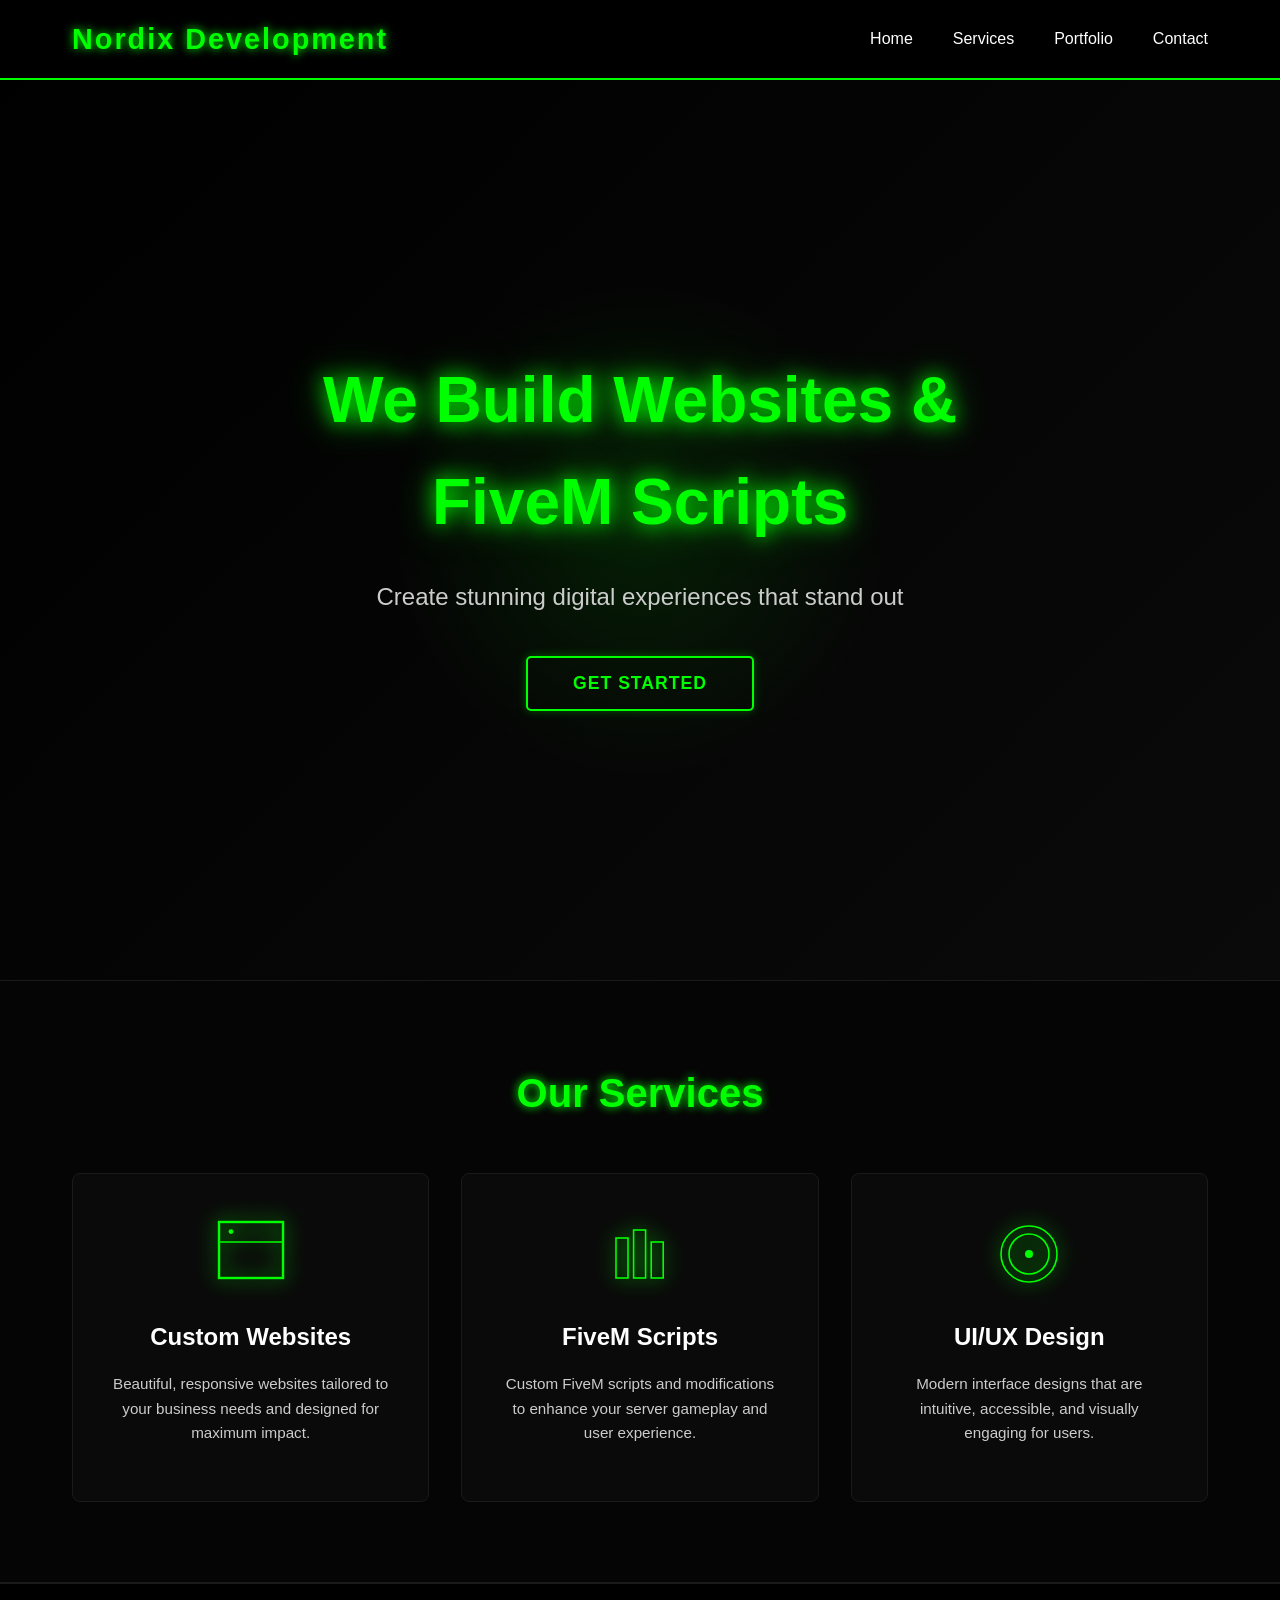
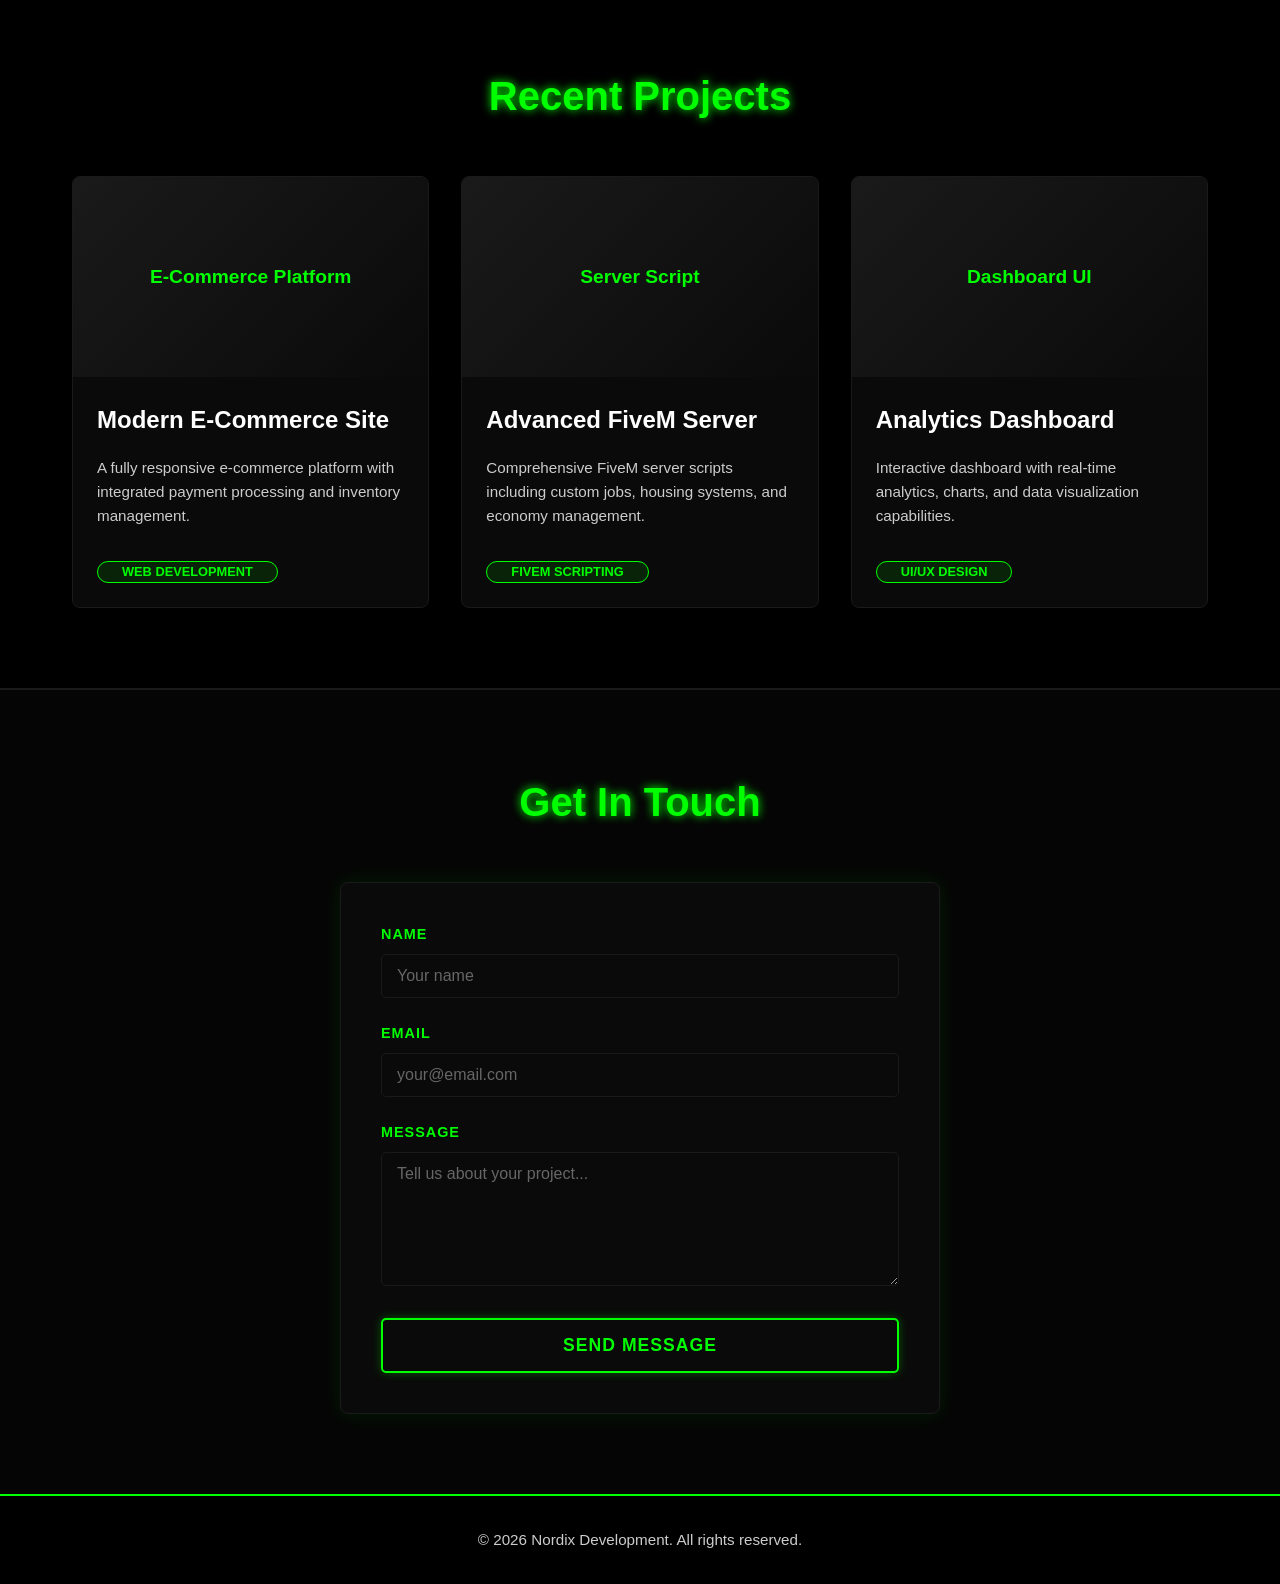
==== index.html @ 70cb8b34 "Base code Added some css and html just the basic" ====
<!DOCTYPE html>
<html lang="en">
<head>
    <meta charset="UTF-8">
    <meta name="viewport" content="width=device-width, initial-scale=1.0">
    <meta name="description" content="Nordix Development - Custom Websites & FiveM Scripts">
    <title>Nordix Development | Web & FiveM Solutions</title>
    <link rel="stylesheet" href="styles.css">
</head>
<body>
    <!-- Navigation Bar -->
    <nav class="navbar">
        <div class="navbar-container">
            <div class="logo">
                <h1>Nordix Development</h1>
            </div>
            <ul class="nav-links">
                <li><a href="#home" class="nav-link">Home</a></li>
                <li><a href="#services" class="nav-link">Services</a></li>
                <li><a href="#portfolio" class="nav-link">Portfolio</a></li>
                <li><a href="#contact" class="nav-link">Contact</a></li>
            </ul>
        </div>
    </nav>

    <!-- Hero Section -->
    <section id="home" class="hero">
        <div class="hero-content">
            <h2 class="hero-title">We Build Websites & FiveM Scripts</h2>
            <p class="hero-subtitle">Create stunning digital experiences that stand out</p>
            <button class="cta-button" data-scroll="#contact">Get Started</button>
        </div>
    </section>

    <!-- Services Section -->
    <section id="services" class="services">
        <div class="section-container">
            <h2 class="section-title">Our Services</h2>
            <div class="services-grid">
                <!-- Custom Websites -->
                <div class="service-card">
                    <div class="service-icon">
                        <svg viewBox="0 0 100 100" xmlns="http://www.w3.org/2000/svg">
                            <rect x="10" y="10" width="80" height="70" fill="none" stroke="currentColor" stroke-width="3"/>
                            <line x1="10" y1="35" x2="90" y2="35" stroke="currentColor" stroke-width="2"/>
                            <circle cx="25" cy="22" r="3" fill="currentColor"/>
                        </svg>
                    </div>
                    <h3>Custom Websites</h3>
                    <p>Beautiful, responsive websites tailored to your business needs and designed for maximum impact.</p>
                </div>

                <!-- FiveM Scripts -->
                <div class="service-card">
                    <div class="service-icon">
                        <svg viewBox="0 0 100 100" xmlns="http://www.w3.org/2000/svg">
                            <rect x="20" y="30" width="15" height="50" fill="none" stroke="currentColor" stroke-width="2"/>
                            <rect x="42" y="20" width="15" height="60" fill="none" stroke="currentColor" stroke-width="2"/>
                            <rect x="64" y="35" width="15" height="45" fill="none" stroke="currentColor" stroke-width="2"/>
                        </svg>
                    </div>
                    <h3>FiveM Scripts</h3>
                    <p>Custom FiveM scripts and modifications to enhance your server gameplay and user experience.</p>
                </div>

                <!-- UI/UX Design -->
                <div class="service-card">
                    <div class="service-icon">
                        <svg viewBox="0 0 100 100" xmlns="http://www.w3.org/2000/svg">
                            <circle cx="50" cy="50" r="35" fill="none" stroke="currentColor" stroke-width="2"/>
                            <circle cx="50" cy="50" r="25" fill="none" stroke="currentColor" stroke-width="2"/>
                            <circle cx="50" cy="50" r="5" fill="currentColor"/>
                        </svg>
                    </div>
                    <h3>UI/UX Design</h3>
                    <p>Modern interface designs that are intuitive, accessible, and visually engaging for users.</p>
                </div>
            </div>
        </div>
    </section>

    <!-- Portfolio Section -->
    <section id="portfolio" class="portfolio">
        <div class="section-container">
            <h2 class="section-title">Recent Projects</h2>
            <div class="portfolio-grid">
                <!-- Project 1 -->
                <div class="project-card">
                    <div class="project-image">
                        <div class="project-placeholder">E-Commerce Platform</div>
                    </div>
                    <h3>Modern E-Commerce Site</h3>
                    <p>A fully responsive e-commerce platform with integrated payment processing and inventory management.</p>
                    <span class="project-tag">Web Development</span>
                </div>

                <!-- Project 2 -->
                <div class="project-card">
                    <div class="project-image">
                        <div class="project-placeholder">Server Script</div>
                    </div>
                    <h3>Advanced FiveM Server</h3>
                    <p>Comprehensive FiveM server scripts including custom jobs, housing systems, and economy management.</p>
                    <span class="project-tag">FiveM Scripting</span>
                </div>

                <!-- Project 3 -->
                <div class="project-card">
                    <div class="project-image">
                        <div class="project-placeholder">Dashboard UI</div>
                    </div>
                    <h3>Analytics Dashboard</h3>
                    <p>Interactive dashboard with real-time analytics, charts, and data visualization capabilities.</p>
                    <span class="project-tag">UI/UX Design</span>
                </div>
            </div>
        </div>
    </section>

    <!-- Contact Section -->
    <section id="contact" class="contact">
        <div class="section-container">
            <h2 class="section-title">Get In Touch</h2>
            <form class="contact-form" id="contactForm">
                <div class="form-group">
                    <label for="name">Name</label>
                    <input 
                        type="text" 
                        id="name" 
                        name="name" 
                        placeholder="Your name" 
                        required
                    >
                </div>

                <div class="form-group">
                    <label for="email">Email</label>
                    <input 
                        type="email" 
                        id="email" 
                        name="email" 
                        placeholder="your@email.com" 
                        required
                    >
                </div>

                <div class="form-group">
                    <label for="message">Message</label>
                    <textarea 
                        id="message" 
                        name="message" 
                        placeholder="Tell us about your project..." 
                        rows="6" 
                        required
                    ></textarea>
                </div>

                <button type="submit" class="submit-button">Send Message</button>
            </form>
        </div>
    </section>

    <!-- Footer -->
    <footer class="footer">
        <p>&copy; 2026 Nordix Development. All rights reserved.</p>
    </footer>

    <script src="script.js"></script>
</body>
</html>
---- styles.css ----
/* ============================================
   NORDIX DEVELOPMENT - GLOBAL STYLES
   ============================================ */

:root {
    /* Color Variables */
    --primary-color: #00FF00;
    --dark-bg: #000000;
    --card-bg: #0a0a0a;
    --border-color: #1a1a1a;
    --text-primary: #ffffff;
    --text-secondary: #cccccc;
    
    /* Typography */
    --font-main: 'Segoe UI', Tahoma, Geneva, Verdana, sans-serif;
    
    /* Transitions */
    --transition: all 0.3s ease;
}

/* ============================================
   RESET & BASE STYLES
   ============================================ */

* {
    margin: 0;
    padding: 0;
    box-sizing: border-box;
}

html {
    scroll-behavior: smooth;
}

body {
    font-family: var(--font-main);
    background-color: var(--dark-bg);
    color: var(--text-primary);
    line-height: 1.6;
    overflow-x: hidden;
}

/* ============================================
   TYPOGRAPHY
   ============================================ */

h1, h2, h3, h4, h5, h6 {
    margin-bottom: 1rem;
    font-weight: 600;
}

h2 {
    font-size: 2.5rem;
}

h3 {
    font-size: 1.5rem;
}

p {
    color: var(--text-secondary);
    margin-bottom: 1rem;
}

/* ============================================
   NAVIGATION BAR
   ============================================ */

.navbar {
    position: sticky;
    top: 0;
    background-color: rgba(0, 0, 0, 0.95);
    backdrop-filter: blur(10px);
    border-bottom: 2px solid var(--primary-color);
    z-index: 1000;
    padding: 1rem 0;
}

.navbar-container {
    max-width: 1200px;
    margin: 0 auto;
    padding: 0 2rem;
    display: flex;
    justify-content: space-between;
    align-items: center;
}

.logo h1 {
    font-size: 1.8rem;
    color: var(--primary-color);
    text-shadow: 0 0 10px var(--primary-color);
    letter-spacing: 2px;
    margin: 0;
}

.nav-links {
    display: flex;
    list-style: none;
    gap: 2.5rem;
}

.nav-link {
    color: var(--text-primary);
    text-decoration: none;
    font-weight: 500;
    transition: var(--transition);
    position: relative;
}

.nav-link::after {
    content: '';
    position: absolute;
    bottom: -5px;
    left: 0;
    width: 0;
    height: 2px;
    background-color: var(--primary-color);
    transition: var(--transition);
}

.nav-link:hover {
    color: var(--primary-color);
    text-shadow: 0 0 10px var(--primary-color);
}

.nav-link:hover::after {
    width: 100%;
}

/* ============================================
   HERO SECTION
   ============================================ */

.hero {
    min-height: 100vh;
    display: flex;
    align-items: center;
    justify-content: center;
    background: linear-gradient(135deg, #000 0%, #0a0a0a 100%);
    position: relative;
    overflow: hidden;
}

.hero::before {
    content: '';
    position: absolute;
    width: 500px;
    height: 500px;
    background: radial-gradient(circle, rgba(0, 255, 0, 0.1) 0%, rgba(0, 255, 0, 0) 70%);
    border-radius: 50%;
    top: 50%;
    left: 50%;
    transform: translate(-50%, -50%);
    animation: pulse 8s ease-in-out infinite;
}

@keyframes pulse {
    0%, 100% {
        transform: translate(-50%, -50%) scale(1);
        opacity: 0.5;
    }
    50% {
        transform: translate(-50%, -50%) scale(1.1);
        opacity: 0.8;
    }
}

.hero-content {
    text-align: center;
    z-index: 10;
    max-width: 800px;
    padding: 2rem;
}

.hero-title {
    font-size: 4rem;
    font-weight: 700;
    margin-bottom: 1.5rem;
    color: var(--primary-color);
    text-shadow: 0 0 20px var(--primary-color), 0 0 40px rgba(0, 255, 0, 0.5);
    animation: fadeInDown 1s ease-out;
}

.hero-subtitle {
    font-size: 1.5rem;
    color: var(--text-secondary);
    margin-bottom: 2.5rem;
    animation: fadeInUp 1s ease-out;
}

@keyframes fadeInDown {
    from {
        opacity: 0;
        transform: translateY(-30px);
    }
    to {
        opacity: 1;
        transform: translateY(0);
    }
}

@keyframes fadeInUp {
    from {
        opacity: 0;
        transform: translateY(30px);
    }
    to {
        opacity: 1;
        transform: translateY(0);
    }
}

.cta-button {
    padding: 15px 45px;
    font-size: 1.1rem;
    background-color: transparent;
    color: var(--primary-color);
    border: 2px solid var(--primary-color);
    border-radius: 5px;
    cursor: pointer;
    font-weight: 600;
    letter-spacing: 1px;
    transition: var(--transition);
    text-transform: uppercase;
    box-shadow: 0 0 10px rgba(0, 255, 0, 0.3);
    animation: fadeInUp 1s ease-out 0.2s both;
}

.cta-button:hover {
    background-color: var(--primary-color);
    color: var(--dark-bg);
    box-shadow: 0 0 20px var(--primary-color), inset 0 0 20px rgba(0, 255, 0, 0.3);
    transform: translateY(-3px);
}

.cta-button:active {
    transform: translateY(-1px);
}

/* ============================================
   SECTION CONTAINER & TITLE
   ============================================ */

.section-container {
    max-width: 1200px;
    margin: 0 auto;
    padding: 0 2rem;
}

.section-title {
    text-align: center;
    font-size: 2.5rem;
    margin-bottom: 3rem;
    color: var(--primary-color);
    text-shadow: 0 0 10px var(--primary-color);
}

section {
    padding: 5rem 0;
}

/* ============================================
   SERVICES SECTION
   ============================================ */

.services {
    background-color: #050505;
    border-top: 1px solid var(--border-color);
    border-bottom: 1px solid var(--border-color);
}

.services-grid {
    display: grid;
    grid-template-columns: repeat(auto-fit, minmax(300px, 1fr));
    gap: 2rem;
}

.service-card {
    background-color: var(--card-bg);
    padding: 2.5rem;
    border: 1px solid var(--border-color);
    border-radius: 8px;
    text-align: center;
    transition: var(--transition);
    position: relative;
    overflow: hidden;
}

.service-card::before {
    content: '';
    position: absolute;
    top: 0;
    left: 0;
    right: 0;
    height: 3px;
    background: linear-gradient(90deg, transparent, var(--primary-color), transparent);
    transform: scaleX(0);
    transition: var(--transition);
}

.service-card:hover {
    background-color: rgba(0, 255, 0, 0.05);
    border-color: var(--primary-color);
    transform: translateY(-10px);
    box-shadow: 0 10px 30px rgba(0, 255, 0, 0.2);
}

.service-card:hover::before {
    transform: scaleX(1);
}

.service-icon {
    width: 80px;
    height: 80px;
    margin: 0 auto 1.5rem;
    color: var(--primary-color);
    display: flex;
    align-items: center;
    justify-content: center;
}

.service-icon svg {
    width: 100%;
    height: 100%;
    filter: drop-shadow(0 0 10px var(--primary-color));
}

.service-card h3 {
    margin-bottom: 1rem;
    color: var(--text-primary);
}

.service-card p {
    font-size: 0.95rem;
    color: var(--text-secondary);
}

/* ============================================
   PORTFOLIO SECTION
   ============================================ */

.portfolio {
    background-color: #000000;
    border-top: 1px solid var(--border-color);
    border-bottom: 1px solid var(--border-color);
}

.portfolio-grid {
    display: grid;
    grid-template-columns: repeat(auto-fit, minmax(320px, 1fr));
    gap: 2rem;
}

.project-card {
    background-color: var(--card-bg);
    border: 1px solid var(--border-color);
    border-radius: 8px;
    overflow: hidden;
    transition: var(--transition);
}

.project-image {
    width: 100%;
    height: 200px;
    background: linear-gradient(135deg, #1a1a1a 0%, #0a0a0a 100%);
    display: flex;
    align-items: center;
    justify-content: center;
    position: relative;
    overflow: hidden;
}

.project-placeholder {
    color: var(--primary-color);
    font-size: 1.2rem;
    font-weight: 600;
    text-align: center;
    z-index: 2;
}

.project-image::before {
    content: '';
    position: absolute;
    top: 0;
    left: 0;
    right: 0;
    bottom: 0;
    background: linear-gradient(45deg, transparent 30%, var(--primary-color) 50%, transparent 70%);
    opacity: 0;
    animation: shimmer 3s infinite;
}

@keyframes shimmer {
    0% {
        transform: translateX(-100%);
        opacity: 0;
    }
    50% {
        opacity: 0.3;
    }
    100% {
        transform: translateX(100%);
        opacity: 0;
    }
}

.project-card:hover .project-image::before {
    animation: shimmer 1.5s;
}

.project-card > h3, 
.project-card > p,
.project-card > span {
    padding: 0 1.5rem;
}

.project-card > h3 {
    padding-top: 1.5rem;
    color: var(--text-primary);
}

.project-card > p {
    font-size: 0.95rem;
    color: var(--text-secondary);
}

.project-tag {
    display: inline-block;
    margin: 1rem 1.5rem 1.5rem;
    padding: 0.5rem 1rem;
    background-color: rgba(0, 255, 0, 0.1);
    color: var(--primary-color);
    border: 1px solid var(--primary-color);
    border-radius: 20px;
    font-size: 0.8rem;
    text-transform: uppercase;
    font-weight: 600;
}

.project-card:hover {
    background-color: rgba(0, 255, 0, 0.05);
    border-color: var(--primary-color);
    transform: translateY(-10px);
    box-shadow: 0 15px 40px rgba(0, 255, 0, 0.15);
}

/* ============================================
   CONTACT SECTION
   ============================================ */

.contact {
    background-color: #050505;
    border-top: 1px solid var(--border-color);
}

.contact-form {
    max-width: 600px;
    margin: 0 auto;
    background-color: var(--card-bg);
    padding: 2.5rem;
    border: 1px solid var(--border-color);
    border-radius: 8px;
    box-shadow: 0 0 20px rgba(0, 255, 0, 0.1);
}

.form-group {
    margin-bottom: 1.5rem;
}

.form-group label {
    display: block;
    margin-bottom: 0.5rem;
    color: var(--primary-color);
    font-weight: 600;
    text-transform: uppercase;
    font-size: 0.9rem;
    letter-spacing: 1px;
}

.form-group input,
.form-group textarea {
    width: 100%;
    padding: 12px 15px;
    background-color: #0a0a0a;
    border: 1px solid var(--border-color);
    border-radius: 5px;
    color: var(--text-primary);
    font-family: var(--font-main);
    font-size: 1rem;
    transition: var(--transition);
}

.form-group input:focus,
.form-group textarea:focus {
    outline: none;
    border-color: var(--primary-color);
    background-color: #121212;
    box-shadow: 0 0 10px rgba(0, 255, 0, 0.2);
}

.form-group input::placeholder,
.form-group textarea::placeholder {
    color: #666666;
}

.submit-button {
    width: 100%;
    padding: 15px;
    background-color: transparent;
    color: var(--primary-color);
    border: 2px solid var(--primary-color);
    border-radius: 5px;
    font-size: 1.1rem;
    font-weight: 600;
    text-transform: uppercase;
    letter-spacing: 1px;
    cursor: pointer;
    transition: var(--transition);
    box-shadow: 0 0 10px rgba(0, 255, 0, 0.3);
}

.submit-button:hover {
    background-color: var(--primary-color);
    color: var(--dark-bg);
    box-shadow: 0 0 20px var(--primary-color), inset 0 0 20px rgba(0, 255, 0, 0.3);
    transform: translateY(-2px);
}

.submit-button:active {
    transform: translateY(0);
}

/* ============================================
   FOOTER
   ============================================ */

.footer {
    background-color: #000000;
    border-top: 2px solid var(--primary-color);
    padding: 2rem;
    text-align: center;
    color: var(--text-secondary);
    font-size: 0.95rem;
}

.footer p {
    margin: 0;
}

/* ============================================
   RESPONSIVE DESIGN
   ============================================ */

@media (max-width: 768px) {
    .hero-title {
        font-size: 2.5rem;
    }

    .hero-subtitle {
        font-size: 1.1rem;
    }

    .section-title {
        font-size: 2rem;
    }

    h3 {
        font-size: 1.3rem;
    }

    .nav-links {
        gap: 1.5rem;
        font-size: 0.9rem;
    }

    .logo h1 {
        font-size: 1.4rem;
    }

    .services-grid,
    .portfolio-grid {
        grid-template-columns: 1fr;
    }

    .contact-form {
        padding: 1.5rem;
    }

    .navbar-container {
        flex-direction: column;
        gap: 1rem;
    }

    .nav-links {
        width: 100%;
        justify-content: center;
        flex-wrap: wrap;
    }
}

@media (max-width: 480px) {
    .hero-title {
        font-size: 2rem;
        text-shadow: 0 0 15px var(--primary-color);
    }

    .hero-subtitle {
        font-size: 1rem;
    }

    .section-title {
        font-size: 1.8rem;
    }

    .cta-button,
    .submit-button {
        padding: 12px 30px;
        font-size: 0.95rem;
    }

    .service-card,
    .project-card,
    .contact-form {
        padding: 1.5rem;
    }

    .nav-links {
        gap: 1rem;
        font-size: 0.8rem;
    }

    h3 {
        font-size: 1.1rem;
    }

    section {
        padding: 3rem 0;
    }
}

/* ============================================
   UTILITY CLASSES
   ============================================ */

.text-center {
    text-align: center;
}

.mt-1 {
    margin-top: 1rem;
}

.mt-2 {
    margin-top: 2rem;
}

.mb-1 {
    margin-bottom: 1rem;
}

.mb-2 {
    margin-bottom: 2rem;
}
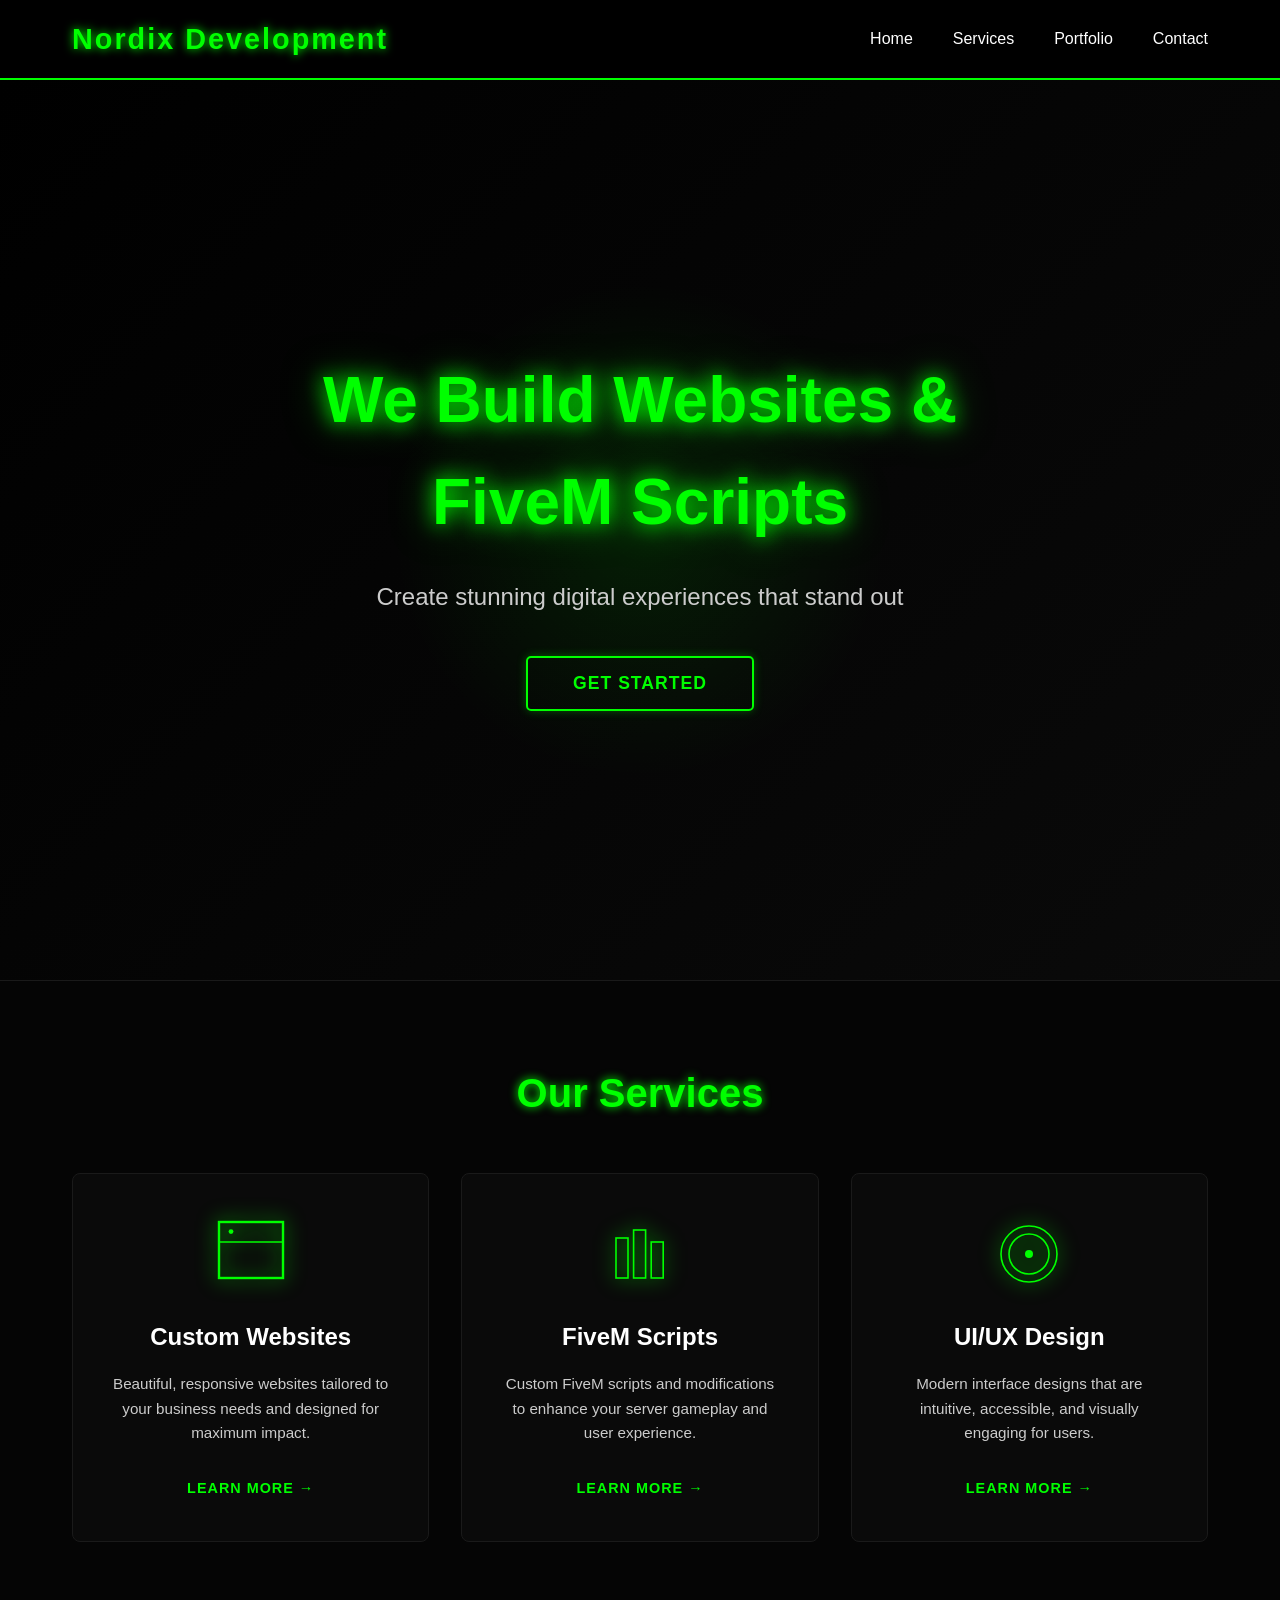
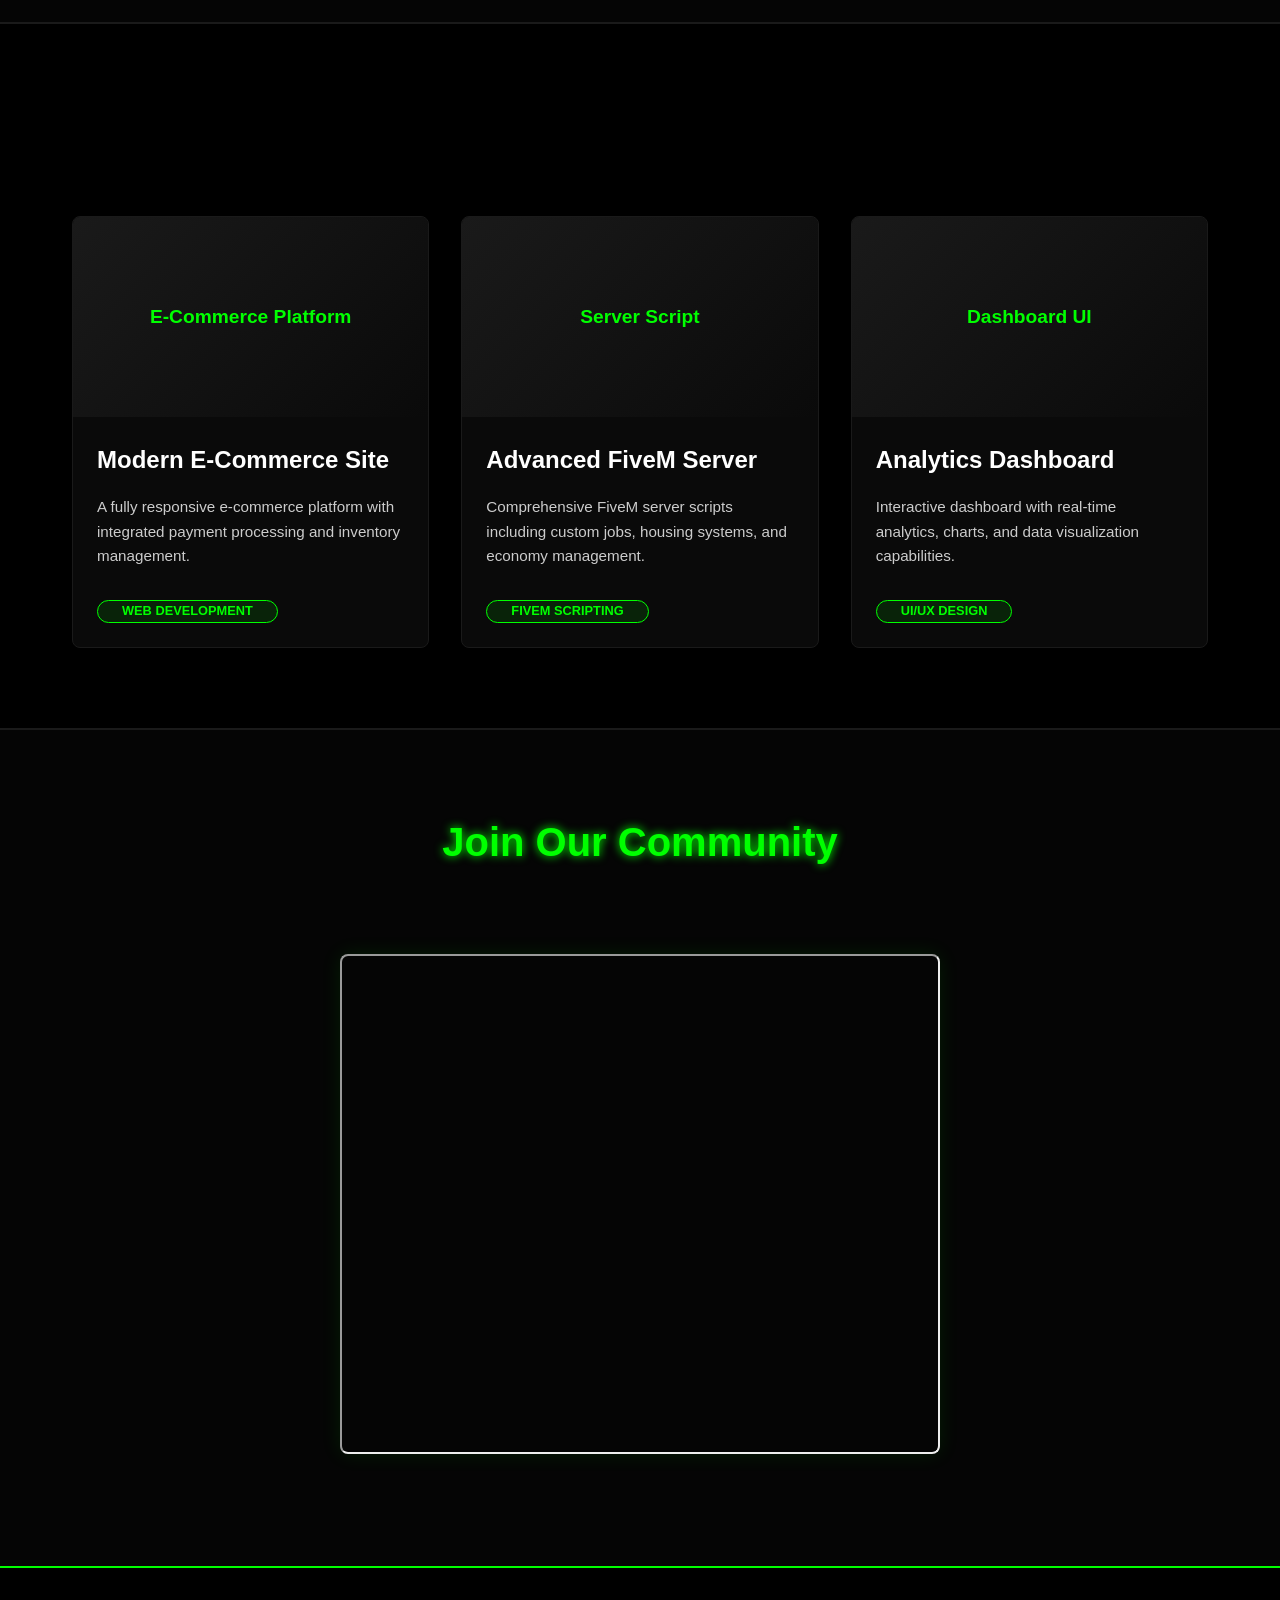
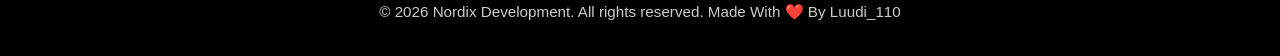
==== commit 5d5c52d0: "Add service pages and Discord contact widget Add dedicated service pages for FiveM, UI/UX, and Custo" ====
--- a/index.html
+++ b/index.html
@@ -39,41 +39,50 @@
             <div class="services-grid">
                 <!-- Custom Websites -->
                 <div class="service-card">
-                    <div class="service-icon">
-                        <svg viewBox="0 0 100 100" xmlns="http://www.w3.org/2000/svg">
-                            <rect x="10" y="10" width="80" height="70" fill="none" stroke="currentColor" stroke-width="3"/>
-                            <line x1="10" y1="35" x2="90" y2="35" stroke="currentColor" stroke-width="2"/>
-                            <circle cx="25" cy="22" r="3" fill="currentColor"/>
-                        </svg>
-                    </div>
-                    <h3>Custom Websites</h3>
-                    <p>Beautiful, responsive websites tailored to your business needs and designed for maximum impact.</p>
+                    <a href="websites.html" class="service-link">
+                        <div class="service-icon">
+                            <svg viewBox="0 0 100 100" xmlns="http://www.w3.org/2000/svg">
+                                <rect x="10" y="10" width="80" height="70" fill="none" stroke="currentColor" stroke-width="3"/>
+                                <line x1="10" y1="35" x2="90" y2="35" stroke="currentColor" stroke-width="2"/>
+                                <circle cx="25" cy="22" r="3" fill="currentColor"/>
+                            </svg>
+                        </div>
+                        <h3>Custom Websites</h3>
+                        <p>Beautiful, responsive websites tailored to your business needs and designed for maximum impact.</p>
+                        <span class="service-cta">Learn More →</span>
+                    </a>
                 </div>
 
                 <!-- FiveM Scripts -->
                 <div class="service-card">
-                    <div class="service-icon">
-                        <svg viewBox="0 0 100 100" xmlns="http://www.w3.org/2000/svg">
-                            <rect x="20" y="30" width="15" height="50" fill="none" stroke="currentColor" stroke-width="2"/>
-                            <rect x="42" y="20" width="15" height="60" fill="none" stroke="currentColor" stroke-width="2"/>
-                            <rect x="64" y="35" width="15" height="45" fill="none" stroke="currentColor" stroke-width="2"/>
-                        </svg>
-                    </div>
-                    <h3>FiveM Scripts</h3>
-                    <p>Custom FiveM scripts and modifications to enhance your server gameplay and user experience.</p>
+                    <a href="fivem.html" class="service-link">
+                        <div class="service-icon">
+                            <svg viewBox="0 0 100 100" xmlns="http://www.w3.org/2000/svg">
+                                <rect x="20" y="30" width="15" height="50" fill="none" stroke="currentColor" stroke-width="2"/>
+                                <rect x="42" y="20" width="15" height="60" fill="none" stroke="currentColor" stroke-width="2"/>
+                                <rect x="64" y="35" width="15" height="45" fill="none" stroke="currentColor" stroke-width="2"/>
+                            </svg>
+                        </div>
+                        <h3>FiveM Scripts</h3>
+                        <p>Custom FiveM scripts and modifications to enhance your server gameplay and user experience.</p>
+                        <span class="service-cta">Learn More →</span>
+                    </a>
                 </div>
 
                 <!-- UI/UX Design -->
                 <div class="service-card">
-                    <div class="service-icon">
-                        <svg viewBox="0 0 100 100" xmlns="http://www.w3.org/2000/svg">
-                            <circle cx="50" cy="50" r="35" fill="none" stroke="currentColor" stroke-width="2"/>
-                            <circle cx="50" cy="50" r="25" fill="none" stroke="currentColor" stroke-width="2"/>
-                            <circle cx="50" cy="50" r="5" fill="currentColor"/>
-                        </svg>
-                    </div>
-                    <h3>UI/UX Design</h3>
-                    <p>Modern interface designs that are intuitive, accessible, and visually engaging for users.</p>
+                    <a href="uiux.html" class="service-link">
+                        <div class="service-icon">
+                            <svg viewBox="0 0 100 100" xmlns="http://www.w3.org/2000/svg">
+                                <circle cx="50" cy="50" r="35" fill="none" stroke="currentColor" stroke-width="2"/>
+                                <circle cx="50" cy="50" r="25" fill="none" stroke="currentColor" stroke-width="2"/>
+                                <circle cx="50" cy="50" r="5" fill="currentColor"/>
+                            </svg>
+                        </div>
+                        <h3>UI/UX Design</h3>
+                        <p>Modern interface designs that are intuitive, accessible, and visually engaging for users.</p>
+                        <span class="service-cta">Learn More →</span>
+                    </a>
                 </div>
             </div>
         </div>
@@ -120,50 +129,17 @@
     <!-- Contact Section -->
     <section id="contact" class="contact">
         <div class="section-container">
-            <h2 class="section-title">Get In Touch</h2>
-            <form class="contact-form" id="contactForm">
-                <div class="form-group">
-                    <label for="name">Name</label>
-                    <input 
-                        type="text" 
-                        id="name" 
-                        name="name" 
-                        placeholder="Your name" 
-                        required
-                    >
-                </div>
-
-                <div class="form-group">
-                    <label for="email">Email</label>
-                    <input 
-                        type="email" 
-                        id="email" 
-                        name="email" 
-                        placeholder="your@email.com" 
-                        required
-                    >
-                </div>
-
-                <div class="form-group">
-                    <label for="message">Message</label>
-                    <textarea 
-                        id="message" 
-                        name="message" 
-                        placeholder="Tell us about your project..." 
-                        rows="6" 
-                        required
-                    ></textarea>
-                </div>
-
-                <button type="submit" class="submit-button">Send Message</button>
-            </form>
+            <h2 class="section-title">Join Our Community</h2>
+            <div class="discord-widget-container">
+                <iframe src="https://discord.com/widget?id=1480607301470654557&theme=dark" width="600" height="500" allowtransparency="true" frameborder="1" sandbox="allow-popups allow-popups-to-escape-sandbox allow-same-origin allow-scripts"></iframe>
+            </div>
         </div>
     </section>
 
     <!-- Footer -->
-    <footer class="footer">
-        <p>&copy; 2026 Nordix Development. All rights reserved.</p>
-    </footer>
+<footer class="footer">
+    <p>&copy; 2026 Nordix Development. All rights reserved. <span>Made With ❤️ By Luudi_110</span></p>
+</footer>
 
     <script src="script.js"></script>
 </body>
--- a/styles.css
+++ b/styles.css
@@ -335,6 +335,27 @@
     color: var(--text-secondary);
 }
 
+.service-link {
+    display: block;
+    text-decoration: none;
+    color: inherit;
+}
+
+.service-cta {
+    display: inline-block;
+    margin-top: 1rem;
+    color: var(--primary-color);
+    font-weight: 600;
+    font-size: 0.9rem;
+    text-transform: uppercase;
+    letter-spacing: 1px;
+    transition: var(--transition);
+}
+
+.service-card:hover .service-cta {
+    transform: translateX(5px);
+}
+
 /* ============================================
    PORTFOLIO SECTION
    ============================================ */
@@ -453,6 +474,19 @@
     border-top: 1px solid var(--border-color);
 }
 
+.discord-widget-container {
+    display: flex;
+    justify-content: center;
+    align-items: center;
+    padding: 2rem 0;
+}
+
+.discord-widget-container iframe {
+    max-width: 100%;
+    border-radius: 8px;
+    box-shadow: 0 0 20px rgba(0, 255, 0, 0.1);
+}
+
 .contact-form {
     max-width: 600px;
     margin: 0 auto;
@@ -624,6 +658,12 @@
         padding: 1.5rem;
     }
 
+    .discord-widget-container iframe {
+        width: 100%;
+        max-width: 400px;
+        height: 400px;
+    }
+
     .nav-links {
         gap: 1rem;
         font-size: 0.8rem;
@@ -639,25 +679,548 @@
 }
 
 /* ============================================
-   UTILITY CLASSES
+   SERVICE PAGES RESPONSIVE
    ============================================ */
 
-.text-center {
-    text-align: center;
-}
-
-.mt-1 {
-    margin-top: 1rem;
-}
-
-.mt-2 {
-    margin-top: 2rem;
-}
-
-.mb-1 {
+@media (max-width: 768px) {
+    .service-title {
+        font-size: 2.5rem;
+    }
+
+    .service-subtitle {
+        font-size: 1.1rem;
+    }
+
+    .about-grid {
+        grid-template-columns: 1fr;
+        gap: 2rem;
+    }
+
+    .pricing-grid {
+        grid-template-columns: 1fr;
+    }
+
+    .gallery-grid {
+        grid-template-columns: 1fr;
+    }
+
+    .process-steps {
+        grid-template-columns: 1fr;
+    }
+
+    .gallery-image {
+        height: 200px;
+    }
+
+    .project-placeholder-large {
+        font-size: 1.2rem;
+    }
+}
+
+@media (max-width: 480px) {
+    .service-title {
+        font-size: 2rem;
+        text-shadow: 0 0 15px var(--primary-color);
+    }
+
+    .service-subtitle {
+        font-size: 1rem;
+    }
+
+    .price-range {
+        font-size: 1.5rem;
+    }
+
+    .stat-number {
+        font-size: 2rem;
+    }
+
+    .step-number {
+        font-size: 2.5rem;
+    }
+
+    .cta-content h2 {
+        font-size: 2rem;
+    }
+
+    .cta-content p {
+        font-size: 1rem;
+    }
+}
+
+/* ============================================
+   SERVICE PAGES STYLES
+   ============================================ */
+
+/* Service Hero Section */
+.service-hero {
+    min-height: 60vh;
+    display: flex;
+    align-items: center;
+    background: linear-gradient(135deg, #000 0%, #0a0a0a 100%);
+    position: relative;
+    overflow: hidden;
+    border-bottom: 1px solid var(--border-color);
+}
+
+.service-hero::before {
+    content: '';
+    position: absolute;
+    width: 600px;
+    height: 600px;
+    background: radial-gradient(circle, rgba(0, 255, 0, 0.08) 0%, rgba(0, 255, 0, 0) 70%);
+    border-radius: 50%;
+    top: 50%;
+    left: 50%;
+    transform: translate(-50%, -50%);
+    animation: pulse 10s ease-in-out infinite;
+}
+
+.service-hero-content {
+    text-align: center;
+    z-index: 10;
+    max-width: 800px;
+    margin: 0 auto;
+    padding: 2rem;
+}
+
+.service-title {
+    font-size: 4rem;
+    font-weight: 700;
+    margin-bottom: 1.5rem;
+    color: var(--primary-color);
+    text-shadow: 0 0 20px var(--primary-color), 0 0 40px rgba(0, 255, 0, 0.5);
+    animation: fadeInDown 1s ease-out;
+}
+
+.service-subtitle {
+    font-size: 1.5rem;
+    color: var(--text-secondary);
+    margin-bottom: 2.5rem;
+    animation: fadeInUp 1s ease-out;
+}
+
+.service-price {
+    display: flex;
+    flex-direction: column;
+    align-items: center;
+    gap: 0.5rem;
+    margin-bottom: 2rem;
+}
+
+.price-range {
+    font-size: 2rem;
+    font-weight: 700;
+    color: var(--primary-color);
+    text-shadow: 0 0 10px var(--primary-color);
+}
+
+.price-note {
+    color: var(--text-secondary);
+    font-size: 0.9rem;
+}
+
+/* Service About Section */
+.service-about {
+    background-color: #050505;
+    padding: 5rem 0;
+    border-bottom: 1px solid var(--border-color);
+}
+
+.about-grid {
+    display: grid;
+    grid-template-columns: 2fr 1fr;
+    gap: 4rem;
+    align-items: start;
+}
+
+.about-content h2 {
+    color: var(--primary-color);
+    margin-bottom: 2rem;
+    text-shadow: 0 0 10px var(--primary-color);
+}
+
+.about-content p {
+    margin-bottom: 2rem;
+    line-height: 1.7;
+}
+
+.service-features {
+    list-style: none;
+    padding: 0;
+}
+
+.service-features li {
     margin-bottom: 1rem;
-}
-
-.mb-2 {
+    padding-left: 1.5rem;
+    position: relative;
+    color: var(--text-secondary);
+}
+
+.service-features li::before {
+    content: '→';
+    position: absolute;
+    left: 0;
+    color: var(--primary-color);
+    font-weight: bold;
+}
+
+.service-features strong {
+    color: var(--text-primary);
+}
+
+.about-stats {
+    display: grid;
+    gap: 2rem;
+}
+
+.stat-card {
+    background-color: var(--card-bg);
+    padding: 2rem;
+    border: 1px solid var(--border-color);
+    border-radius: 8px;
+    text-align: center;
+    transition: var(--transition);
+}
+
+.stat-card:hover {
+    background-color: rgba(0, 255, 0, 0.05);
+    border-color: var(--primary-color);
+    transform: translateY(-5px);
+}
+
+.stat-number {
+    font-size: 2.5rem;
+    font-weight: 700;
+    color: var(--primary-color);
+    margin-bottom: 0.5rem;
+    text-shadow: 0 0 10px var(--primary-color);
+}
+
+.stat-label {
+    color: var(--text-secondary);
+    font-size: 0.9rem;
+    text-transform: uppercase;
+    letter-spacing: 1px;
+}
+
+/* Service Pricing Section */
+.service-pricing {
+    background-color: #000000;
+    padding: 5rem 0;
+    border-bottom: 1px solid var(--border-color);
+}
+
+.service-pricing h2 {
+    text-align: center;
+    margin-bottom: 3rem;
+    color: var(--primary-color);
+    text-shadow: 0 0 10px var(--primary-color);
+}
+
+.pricing-grid {
+    display: grid;
+    grid-template-columns: repeat(auto-fit, minmax(300px, 1fr));
+    gap: 2rem;
+}
+
+.pricing-card {
+    background-color: var(--card-bg);
+    border: 1px solid var(--border-color);
+    border-radius: 8px;
+    padding: 2.5rem;
+    text-align: center;
+    transition: var(--transition);
+    position: relative;
+}
+
+.pricing-card:hover {
+    background-color: rgba(0, 255, 0, 0.05);
+    border-color: var(--primary-color);
+    transform: translateY(-10px);
+    box-shadow: 0 15px 40px rgba(0, 255, 0, 0.15);
+}
+
+.pricing-card.featured {
+    border-color: var(--primary-color);
+    box-shadow: 0 0 20px rgba(0, 255, 0, 0.2);
+}
+
+.featured-badge {
+    position: absolute;
+    top: -10px;
+    left: 50%;
+    transform: translateX(-50%);
+    background-color: var(--primary-color);
+    color: #000000;
+    padding: 0.5rem 1rem;
+    border-radius: 20px;
+    font-size: 0.8rem;
+    font-weight: 600;
+    text-transform: uppercase;
+    letter-spacing: 1px;
+}
+
+.pricing-card h3 {
+    font-size: 1.5rem;
+    margin-bottom: 1rem;
+    color: var(--text-primary);
+}
+
+.price {
+    font-size: 2rem;
+    font-weight: 700;
+    color: var(--primary-color);
     margin-bottom: 2rem;
-}
+    text-shadow: 0 0 10px var(--primary-color);
+}
+
+.pricing-card ul {
+    list-style: none;
+    padding: 0;
+    margin-bottom: 2rem;
+    text-align: left;
+}
+
+.pricing-card li {
+    margin-bottom: 0.5rem;
+    color: var(--text-secondary);
+    padding-left: 1.5rem;
+    position: relative;
+}
+
+.pricing-card li::before {
+    content: '✓';
+    position: absolute;
+    left: 0;
+    color: var(--primary-color);
+    font-weight: bold;
+}
+
+.pricing-cta {
+    width: 100%;
+    padding: 12px;
+    background-color: transparent;
+    color: var(--primary-color);
+    border: 2px solid var(--primary-color);
+    border-radius: 5px;
+    font-size: 1rem;
+    font-weight: 600;
+    text-transform: uppercase;
+    letter-spacing: 1px;
+    cursor: pointer;
+    transition: var(--transition);
+}
+
+.pricing-cta:hover {
+    background-color: var(--primary-color);
+    color: #000000;
+}
+
+/* Service Portfolio Section */
+.service-portfolio {
+    background-color: #050505;
+    padding: 5rem 0;
+    border-bottom: 1px solid var(--border-color);
+}
+
+.service-portfolio h2 {
+    text-align: center;
+    margin-bottom: 3rem;
+    color: var(--primary-color);
+    text-shadow: 0 0 10px var(--primary-color);
+}
+
+.gallery-grid {
+    display: grid;
+    grid-template-columns: repeat(auto-fit, minmax(350px, 1fr));
+    gap: 2rem;
+}
+
+.gallery-item {
+    position: relative;
+    border-radius: 8px;
+    overflow: hidden;
+    transition: var(--transition);
+}
+
+.gallery-item:hover {
+    transform: translateY(-10px);
+}
+
+.gallery-image {
+    width: 100%;
+    height: 250px;
+    background: linear-gradient(135deg, #1a1a1a 0%, #0a0a0a 100%);
+    display: flex;
+    align-items: center;
+    justify-content: center;
+    position: relative;
+    overflow: hidden;
+}
+
+.project-placeholder-large {
+    color: var(--primary-color);
+    font-size: 1.5rem;
+    font-weight: 600;
+    text-align: center;
+    z-index: 2;
+}
+
+.gallery-image::before {
+    content: '';
+    position: absolute;
+    top: 0;
+    left: 0;
+    right: 0;
+    bottom: 0;
+    background: linear-gradient(45deg, transparent 30%, var(--primary-color) 50%, transparent 70%);
+    opacity: 0;
+    transition: var(--transition);
+}
+
+.gallery-item:hover .gallery-image::before {
+    opacity: 0.3;
+    animation: shimmer 2s infinite;
+}
+
+.project-overlay {
+    position: absolute;
+    bottom: 0;
+    left: 0;
+    right: 0;
+    background: linear-gradient(transparent, rgba(0, 0, 0, 0.9));
+    padding: 2rem 1.5rem 1.5rem;
+    transform: translateY(100%);
+    transition: var(--transition);
+}
+
+.gallery-item:hover .project-overlay {
+    transform: translateY(0);
+}
+
+.project-overlay h4 {
+    color: var(--primary-color);
+    margin-bottom: 0.5rem;
+    font-size: 1.2rem;
+}
+
+.project-overlay p {
+    color: var(--text-secondary);
+    font-size: 0.9rem;
+    margin-bottom: 1rem;
+    line-height: 1.4;
+}
+
+.tech-stack {
+    display: inline-block;
+    background-color: rgba(0, 255, 0, 0.1);
+    color: var(--primary-color);
+    padding: 0.3rem 0.8rem;
+    border-radius: 15px;
+    font-size: 0.75rem;
+    text-transform: uppercase;
+    letter-spacing: 0.5px;
+    border: 1px solid var(--primary-color);
+}
+
+/* Service Process Section */
+.service-process {
+    background-color: #000000;
+    padding: 5rem 0;
+    border-bottom: 1px solid var(--border-color);
+}
+
+.service-process h2 {
+    text-align: center;
+    margin-bottom: 3rem;
+    color: var(--primary-color);
+    text-shadow: 0 0 10px var(--primary-color);
+}
+
+.process-steps {
+    display: grid;
+    grid-template-columns: repeat(auto-fit, minmax(250px, 1fr));
+    gap: 2rem;
+}
+
+.process-step {
+    background-color: var(--card-bg);
+    padding: 2.5rem;
+    border: 1px solid var(--border-color);
+    border-radius: 8px;
+    text-align: center;
+    transition: var(--transition);
+}
+
+.process-step:hover {
+    background-color: rgba(0, 255, 0, 0.05);
+    border-color: var(--primary-color);
+    transform: translateY(-5px);
+}
+
+.step-number {
+    font-size: 3rem;
+    font-weight: 700;
+    color: var(--primary-color);
+    margin-bottom: 1rem;
+    text-shadow: 0 0 15px var(--primary-color);
+}
+
+.process-step h3 {
+    font-size: 1.3rem;
+    margin-bottom: 1rem;
+    color: var(--text-primary);
+}
+
+.process-step p {
+    color: var(--text-secondary);
+    line-height: 1.6;
+}
+
+/* Service CTA Section */
+.service-cta-section {
+    background: linear-gradient(135deg, #000 0%, #0a0a0a 100%);
+    padding: 5rem 0;
+    text-align: center;
+}
+
+.cta-content h2 {
+    font-size: 2.5rem;
+    margin-bottom: 1rem;
+    color: var(--primary-color);
+    text-shadow: 0 0 10px var(--primary-color);
+}
+
+.cta-content p {
+    font-size: 1.2rem;
+    color: var(--text-secondary);
+    margin-bottom: 2rem;
+    max-width: 600px;
+    margin-left: auto;
+    margin-right: auto;
+}
+
+.cta-button-large {
+    display: inline-block;
+    padding: 15px 45px;
+    font-size: 1.1rem;
+    background-color: transparent;
+    color: var(--primary-color);
+    border: 2px solid var(--primary-color);
+    border-radius: 5px;
+    cursor: pointer;
+    font-weight: 600;
+    letter-spacing: 1px;
+    transition: var(--transition);
+    text-transform: uppercase;
+    text-decoration: none;
+    box-shadow: 0 0 10px rgba(0, 255, 0, 0.3);
+}
+
+.cta-button-large:hover {
+    background-color: var(--primary-color);
+    color: #000000;
+    box-shadow: 0 0 20px var(--primary-color), inset 0 0 20px rgba(0, 255, 0, 0.3);
+    transform: translateY(-3px);
+}
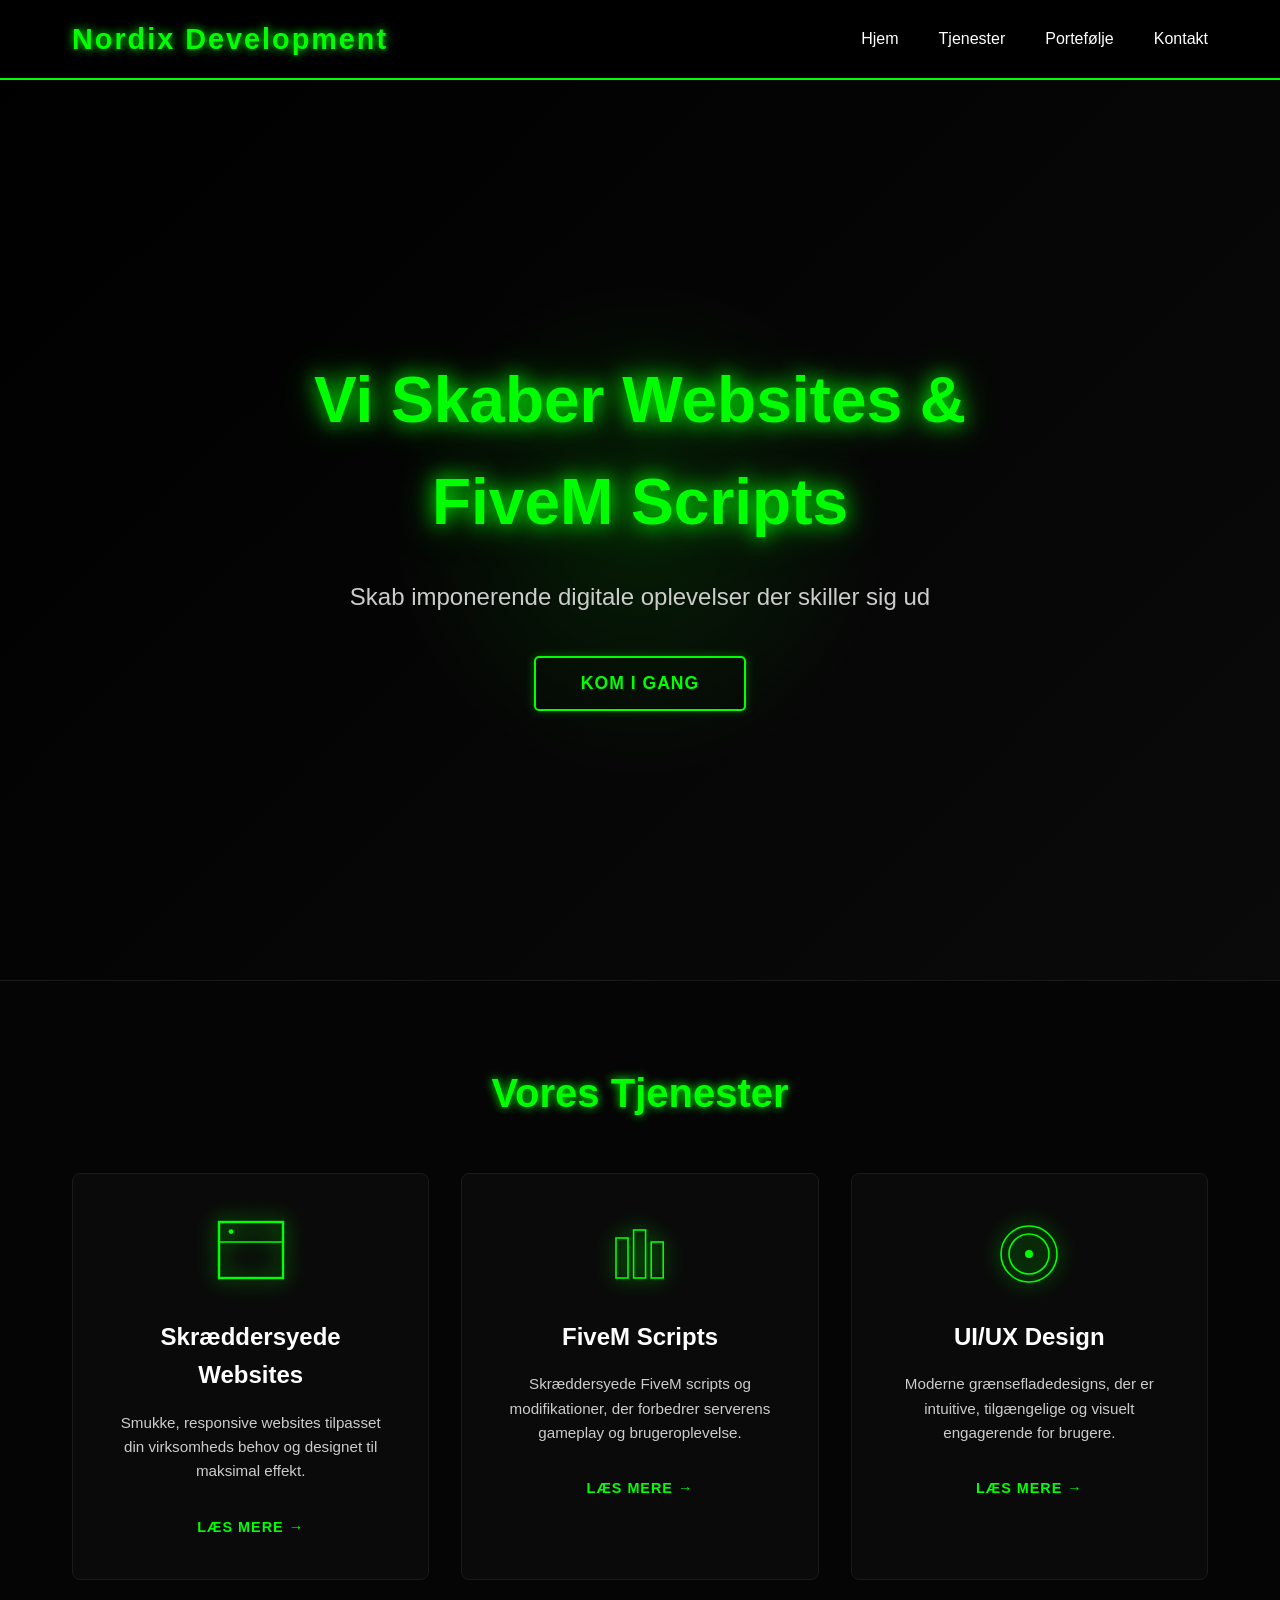
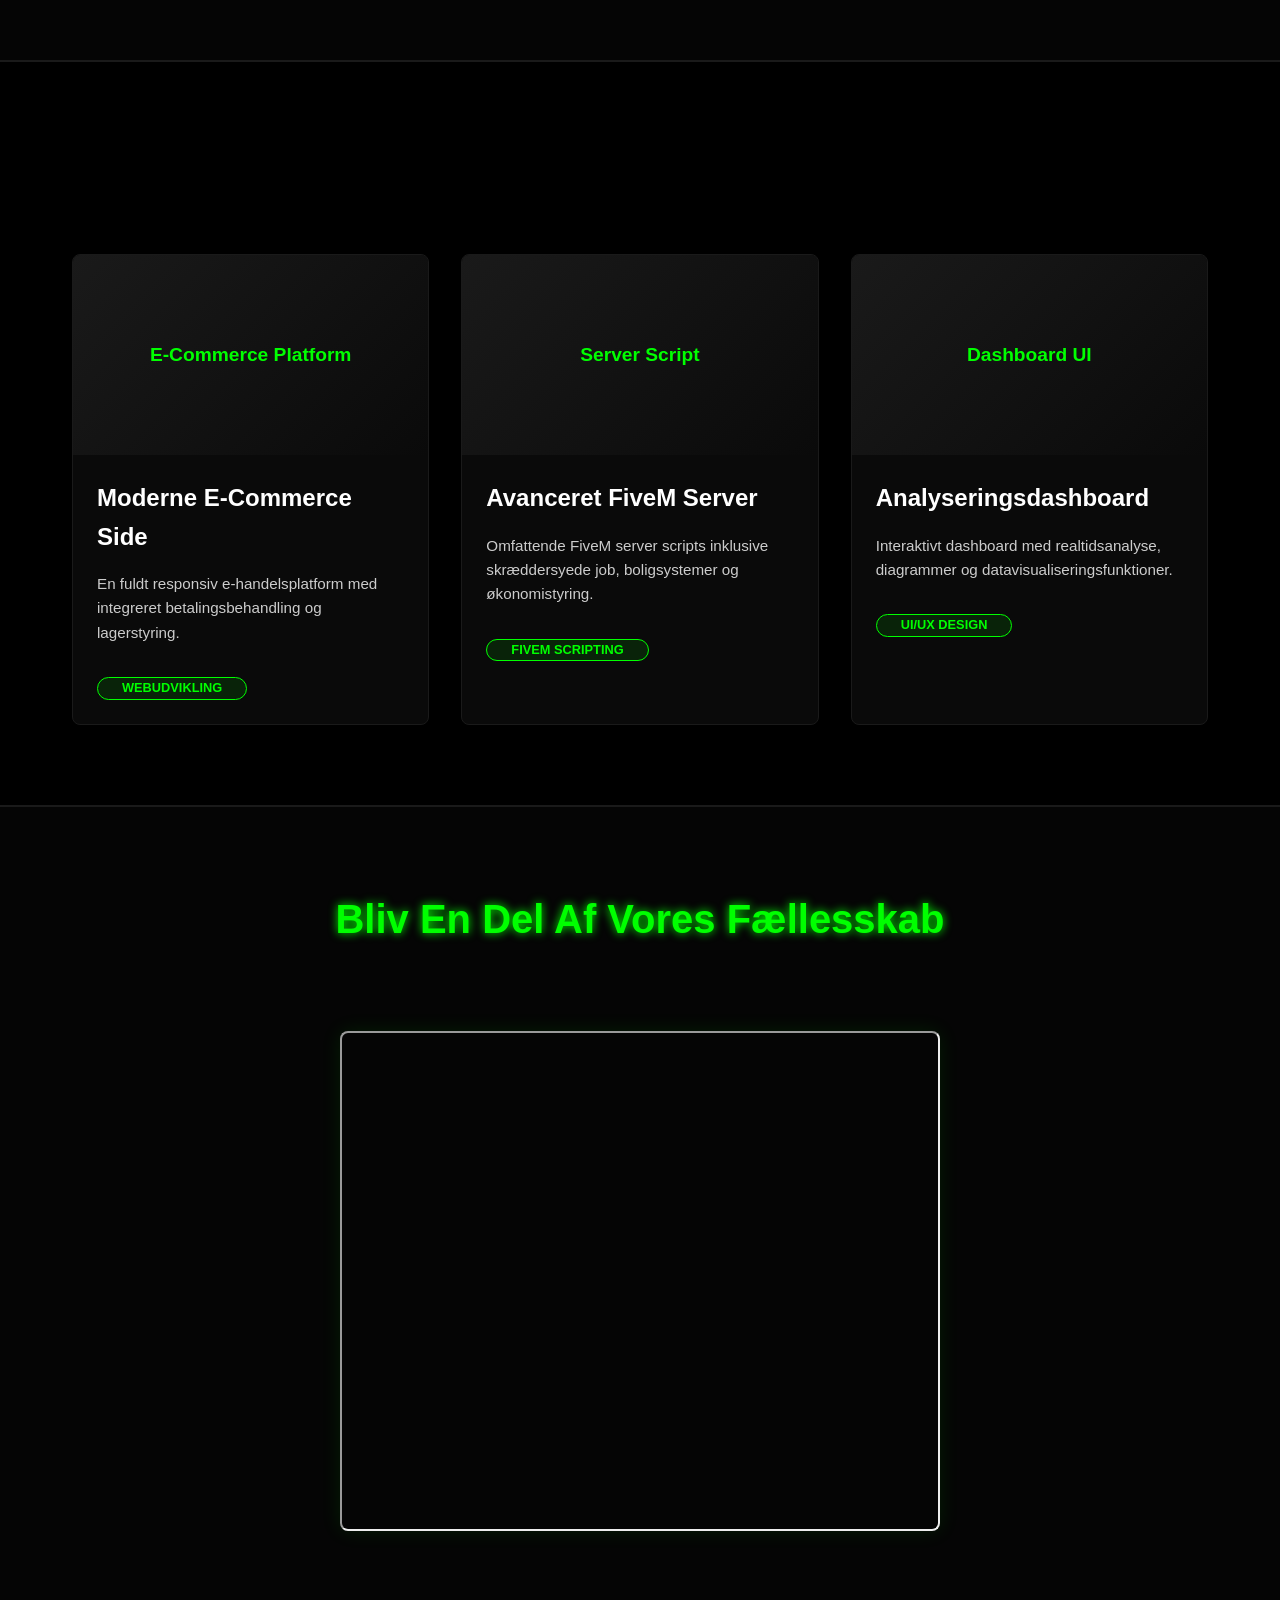
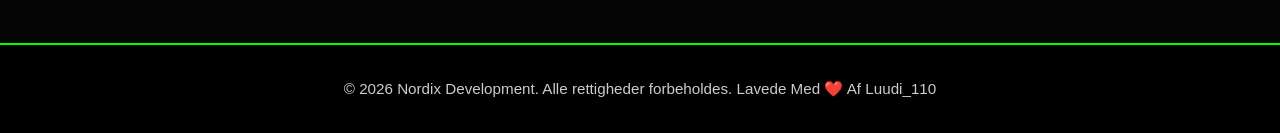
==== commit 7c3b66ed: "Translate site content to Danish Translate website content and metadata to Danish across core pages." ====
--- a/index.html
+++ b/index.html
@@ -1,10 +1,10 @@
 <!DOCTYPE html>
-<html lang="en">
+<html lang="da">
 <head>
     <meta charset="UTF-8">
     <meta name="viewport" content="width=device-width, initial-scale=1.0">
-    <meta name="description" content="Nordix Development - Custom Websites & FiveM Scripts">
-    <title>Nordix Development | Web & FiveM Solutions</title>
+    <meta name="description" content="Nordix Development - Skræddersyede Websites & FiveM Scripts">
+    <title>Nordix Development | Web & FiveM Løsninger</title>
     <link rel="stylesheet" href="styles.css">
 </head>
 <body>
@@ -15,10 +15,10 @@
                 <h1>Nordix Development</h1>
             </div>
             <ul class="nav-links">
-                <li><a href="#home" class="nav-link">Home</a></li>
-                <li><a href="#services" class="nav-link">Services</a></li>
-                <li><a href="#portfolio" class="nav-link">Portfolio</a></li>
-                <li><a href="#contact" class="nav-link">Contact</a></li>
+                <li><a href="#home" class="nav-link">Hjem</a></li>
+                <li><a href="#services" class="nav-link">Tjenester</a></li>
+                <li><a href="#portfolio" class="nav-link">Portefølje</a></li>
+                <li><a href="#contact" class="nav-link">Kontakt</a></li>
             </ul>
         </div>
     </nav>
@@ -26,16 +26,16 @@
     <!-- Hero Section -->
     <section id="home" class="hero">
         <div class="hero-content">
-            <h2 class="hero-title">We Build Websites & FiveM Scripts</h2>
-            <p class="hero-subtitle">Create stunning digital experiences that stand out</p>
-            <button class="cta-button" data-scroll="#contact">Get Started</button>
+            <h2 class="hero-title">Vi Skaber Websites & FiveM Scripts</h2>
+            <p class="hero-subtitle">Skab imponerende digitale oplevelser der skiller sig ud</p>
+            <button class="cta-button" data-scroll="#contact">Kom I Gang</button>
         </div>
     </section>
 
     <!-- Services Section -->
     <section id="services" class="services">
         <div class="section-container">
-            <h2 class="section-title">Our Services</h2>
+            <h2 class="section-title">Vores Tjenester</h2>
             <div class="services-grid">
                 <!-- Custom Websites -->
                 <div class="service-card">
@@ -47,9 +47,9 @@
                                 <circle cx="25" cy="22" r="3" fill="currentColor"/>
                             </svg>
                         </div>
-                        <h3>Custom Websites</h3>
-                        <p>Beautiful, responsive websites tailored to your business needs and designed for maximum impact.</p>
-                        <span class="service-cta">Learn More →</span>
+                        <h3>Skræddersyede Websites</h3>
+                        <p>Smukke, responsive websites tilpasset din virksomheds behov og designet til maksimal effekt.</p>
+                        <span class="service-cta">Læs Mere →</span>
                     </a>
                 </div>
 
@@ -64,8 +64,8 @@
                             </svg>
                         </div>
                         <h3>FiveM Scripts</h3>
-                        <p>Custom FiveM scripts and modifications to enhance your server gameplay and user experience.</p>
-                        <span class="service-cta">Learn More →</span>
+                        <p>Skræddersyede FiveM scripts og modifikationer, der forbedrer serverens gameplay og brugeroplevelse.</p>
+                        <span class="service-cta">Læs Mere →</span>
                     </a>
                 </div>
 
@@ -80,8 +80,8 @@
                             </svg>
                         </div>
                         <h3>UI/UX Design</h3>
-                        <p>Modern interface designs that are intuitive, accessible, and visually engaging for users.</p>
-                        <span class="service-cta">Learn More →</span>
+                        <p>Moderne grænsefladedesigns, der er intuitive, tilgængelige og visuelt engagerende for brugere.</p>
+                        <span class="service-cta">Læs Mere →</span>
                     </a>
                 </div>
             </div>
@@ -91,16 +91,16 @@
     <!-- Portfolio Section -->
     <section id="portfolio" class="portfolio">
         <div class="section-container">
-            <h2 class="section-title">Recent Projects</h2>
+            <h2 class="section-title">Seneste Projekter</h2>
             <div class="portfolio-grid">
                 <!-- Project 1 -->
                 <div class="project-card">
                     <div class="project-image">
                         <div class="project-placeholder">E-Commerce Platform</div>
                     </div>
-                    <h3>Modern E-Commerce Site</h3>
-                    <p>A fully responsive e-commerce platform with integrated payment processing and inventory management.</p>
-                    <span class="project-tag">Web Development</span>
+                    <h3>Moderne E-Commerce Side</h3>
+                    <p>En fuldt responsiv e-handelsplatform med integreret betalingsbehandling og lagerstyring.</p>
+                    <span class="project-tag">Webudvikling</span>
                 </div>
 
                 <!-- Project 2 -->
@@ -108,8 +108,8 @@
                     <div class="project-image">
                         <div class="project-placeholder">Server Script</div>
                     </div>
-                    <h3>Advanced FiveM Server</h3>
-                    <p>Comprehensive FiveM server scripts including custom jobs, housing systems, and economy management.</p>
+                    <h3>Avanceret FiveM Server</h3>
+                    <p>Omfattende FiveM server scripts inklusive skræddersyede job, boligsystemer og økonomistyring.</p>
                     <span class="project-tag">FiveM Scripting</span>
                 </div>
 
@@ -118,8 +118,8 @@
                     <div class="project-image">
                         <div class="project-placeholder">Dashboard UI</div>
                     </div>
-                    <h3>Analytics Dashboard</h3>
-                    <p>Interactive dashboard with real-time analytics, charts, and data visualization capabilities.</p>
+                    <h3>Analyseringsdashboard</h3>
+                    <p>Interaktivt dashboard med realtidsanalyse, diagrammer og datavisualiseringsfunktioner.</p>
                     <span class="project-tag">UI/UX Design</span>
                 </div>
             </div>
@@ -129,7 +129,7 @@
     <!-- Contact Section -->
     <section id="contact" class="contact">
         <div class="section-container">
-            <h2 class="section-title">Join Our Community</h2>
+            <h2 class="section-title">Bliv En Del Af Vores Fællesskab</h2>
             <div class="discord-widget-container">
                 <iframe src="https://discord.com/widget?id=1480607301470654557&theme=dark" width="600" height="500" allowtransparency="true" frameborder="1" sandbox="allow-popups allow-popups-to-escape-sandbox allow-same-origin allow-scripts"></iframe>
             </div>
@@ -138,7 +138,7 @@
 
     <!-- Footer -->
 <footer class="footer">
-    <p>&copy; 2026 Nordix Development. All rights reserved. <span>Made With ❤️ By Luudi_110</span></p>
+    <p>&copy; 2026 Nordix Development. Alle rettigheder forbeholdes. <span>Lavede Med ❤️ Af Luudi_110</span></p>
 </footer>
 
     <script src="script.js"></script>
